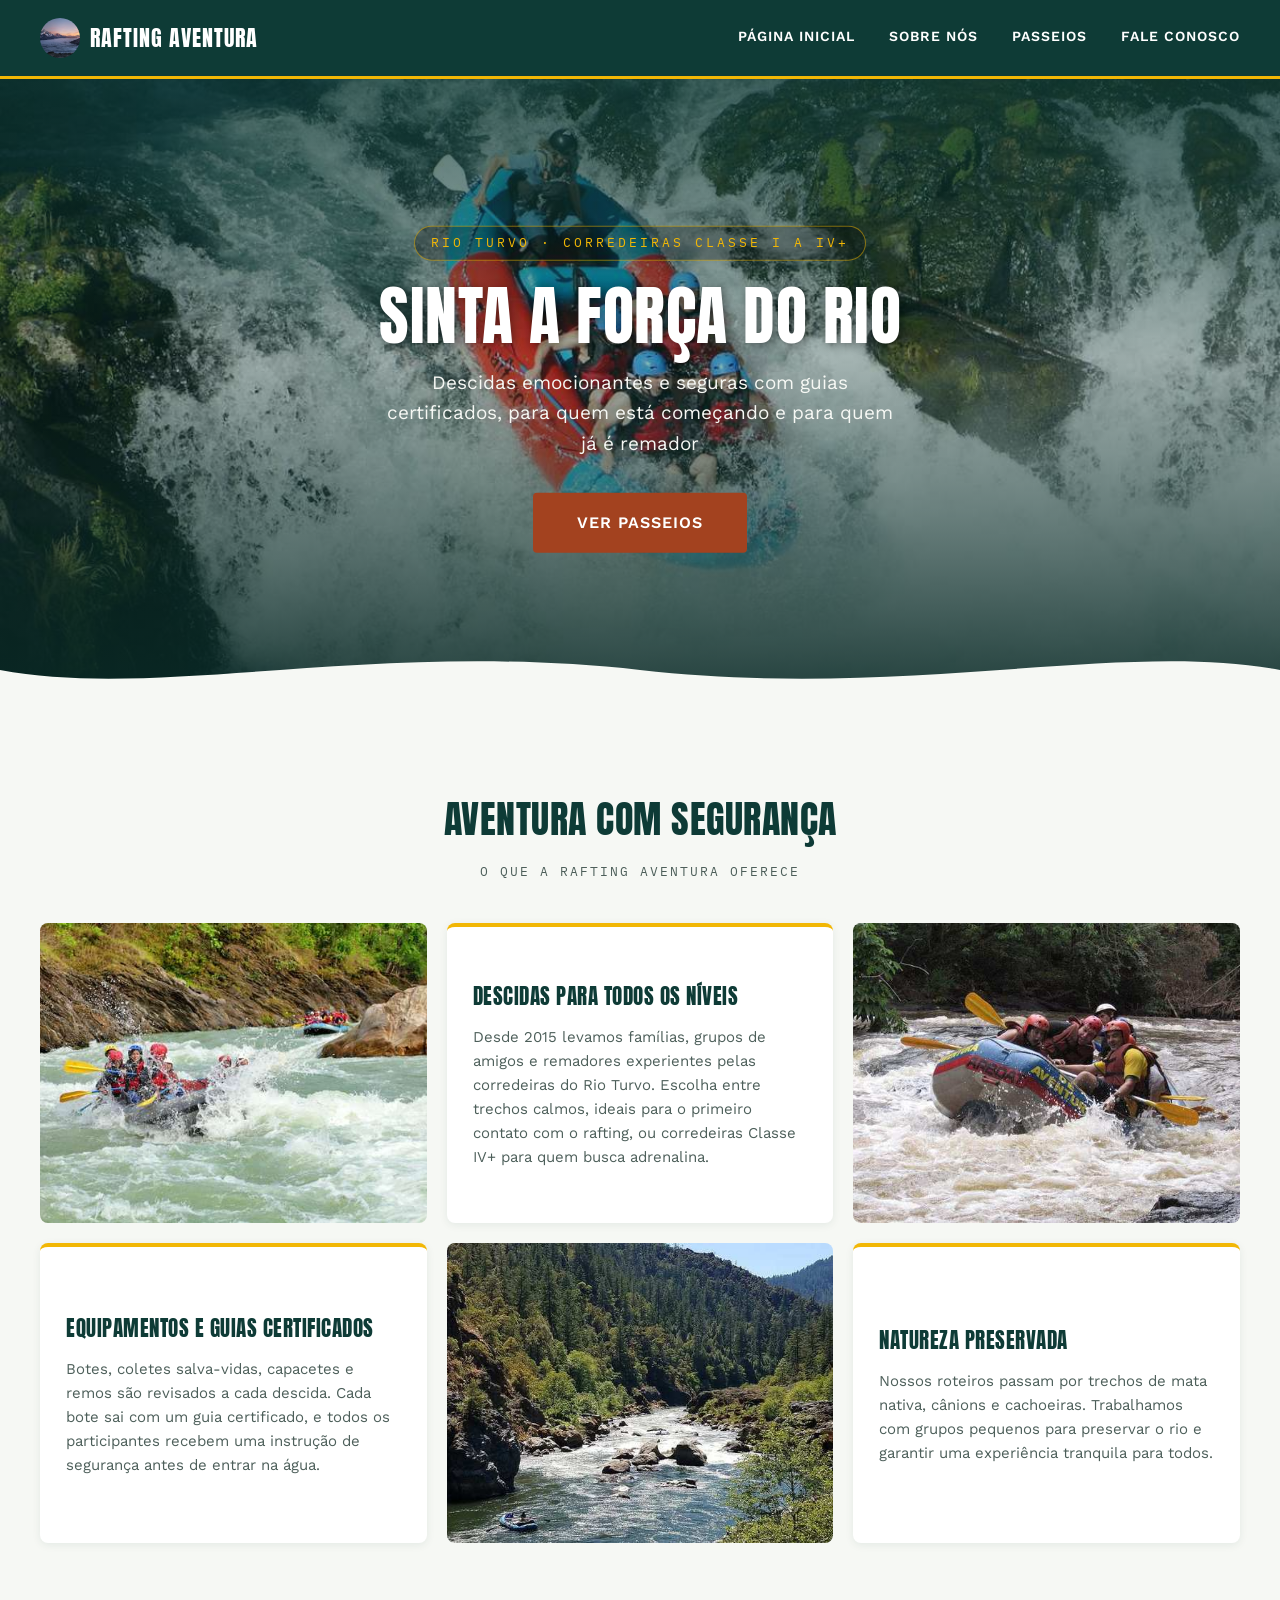
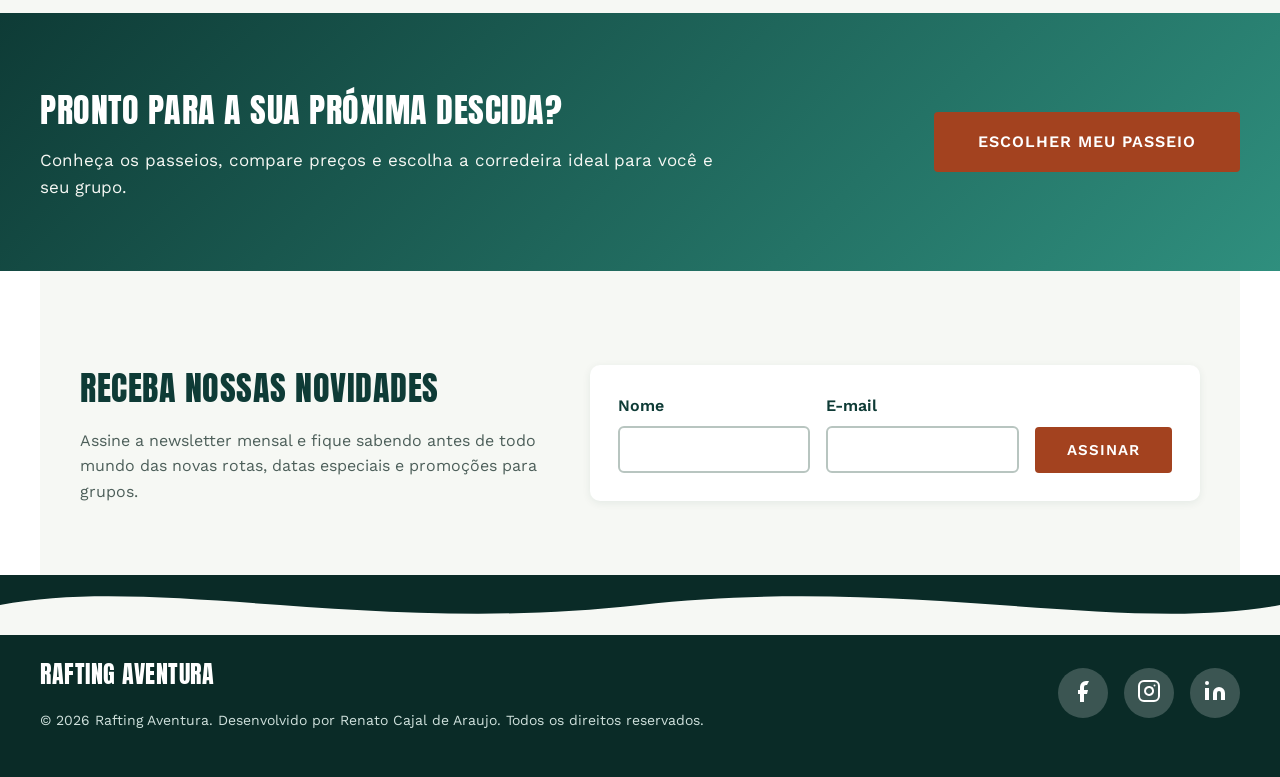
==== wwr/index.html @ 752328ce "Adiciona página Inicial e completa Passeios do projeto de rafting - index.html: hero com título em p" ====
<!DOCTYPE html>
<html lang="pt-BR">
<head>
    <meta charset="UTF-8">
    <meta name="viewport" content="width=device-width, initial-scale=1.0">
    <title>Rafting Aventura | Rafting no Rio Turvo com Guias Certificados</title>
    <meta name="description" content="Rafting Aventura: descidas de rafting no Rio Turvo para iniciantes e experientes, com guias certificados, equipamentos de segurança e passeios para toda a família.">
    <meta name="author" content="Renato Cajal de Araujo">
    <link rel="stylesheet" href="estilos/style.css">
</head>
<body>

    <!-- HEADER -->
    <header>
        <div class="logo">
            <img src="imagens/logo-rafting.jpg" alt="Logo Rafting Aventura">
            <span>RAFTING AVENTURA</span>
        </div>
        <nav>
            <a href="index.html">Página Inicial</a>
            <a href="sobre.html">Sobre Nós</a>
            <a href="passeios.html">Passeios</a>
            <a href="contato.html">Fale Conosco</a>
        </nav>
    </header>

    <!-- CONTEÚDO PRINCIPAL -->
    <main>
    <!-- SEÇÃO HERO -->
    <div class="hero hero-inicio">
        <img src="imagens/hero-rafting.jpg" alt="Bote de rafting descendo uma corredeira">
        <div class="hero-texto">
            <span class="eyebrow">Rio Turvo · Corredeiras Classe I a IV+</span>
            <h1>Sinta a Força do Rio</h1>
            <p>Descidas emocionantes e seguras com guias certificados, para quem está começando e para quem já é remador</p>
            <a class="btn-link btn-cta btn-hero" href="passeios.html">Ver Passeios</a>
        </div>
        <div class="onda">
            <svg viewBox="0 0 1200 60" preserveAspectRatio="none" aria-hidden="true">
                <path d="M0,30 C150,60 350,0 600,30 C850,60 1050,0 1200,30 L1200,60 L0,60 Z" fill="#f6f8f4"></path>
            </svg>
        </div>
    </div>

    <!-- SEÇÃO 1: QUEM SOMOS E O QUE OFERECEMOS (CSS GRID) -->
    <section class="destaques">
        <h2>Aventura com Segurança</h2>
        <p class="subtitulo-secao">O que a Rafting Aventura oferece</p>
        <div class="destaques-grade">
            <img src="imagens/rafting-2.jpg" alt="Bote enfrentando a Corredeira do Rio Turvo" loading="lazy">
            <article class="destaque-texto">
                <h3>Descidas para todos os níveis</h3>
                <p>Desde 2015 levamos famílias, grupos de amigos e remadores experientes pelas corredeiras do Rio Turvo. Escolha entre trechos calmos, ideais para o primeiro contato com o rafting, ou corredeiras Classe IV+ para quem busca adrenalina.</p>
            </article>
            <img src="imagens/rafting-4.jpg" alt="Remadores na Corredeira do Rio Jacaré" loading="lazy">
            <article class="destaque-texto">
                <h3>Equipamentos e guias certificados</h3>
                <p>Botes, coletes salva-vidas, capacetes e remos são revisados a cada descida. Cada bote sai com um guia certificado, e todos os participantes recebem uma instrução de segurança antes de entrar na água.</p>
            </article>
            <img src="imagens/rafting-6.jpg" alt="Trecho de corredeira na Garganta Verde cercado de mata" loading="lazy">
            <article class="destaque-texto">
                <h3>Natureza preservada</h3>
                <p>Nossos roteiros passam por trechos de mata nativa, cânions e cachoeiras. Trabalhamos com grupos pequenos para preservar o rio e garantir uma experiência tranquila para todos.</p>
            </article>
        </div>
    </section>

    <!-- SEÇÃO 2: CHAMADA PARA AÇÃO -->
    <section class="chamada">
        <div class="chamada-conteudo">
            <h2>Pronto para a sua próxima descida?</h2>
            <p>Conheça os passeios, compare preços e escolha a corredeira ideal para você e seu grupo.</p>
        </div>
        <a class="btn-link btn-cta" href="passeios.html">Escolher meu Passeio</a>
    </section>

    <!-- SEÇÃO 3: NEWSLETTER -->
    <section class="newsletter">
        <div class="newsletter-texto">
            <h2>Receba Nossas Novidades</h2>
            <p>Assine a newsletter mensal e fique sabendo antes de todo mundo das novas rotas, datas especiais e promoções para grupos.</p>
        </div>
        <form class="form-newsletter" action="#" method="post">
            <div class="campo">
                <label for="news-nome">Nome</label>
                <input type="text" id="news-nome" name="nome" autocomplete="name" required>
            </div>
            <div class="campo">
                <label for="news-email">E-mail</label>
                <input type="email" id="news-email" name="email" autocomplete="email" required>
            </div>
            <button type="submit">Assinar</button>
        </form>
    </section>
    </main>

    <!-- FOOTER -->
    <footer id="contato">
        <div class="onda">
            <svg viewBox="0 0 1200 60" preserveAspectRatio="none" aria-hidden="true">
                <path d="M0,30 C150,0 350,60 600,30 C850,0 1050,60 1200,30 L1200,0 L0,0 Z" fill="#0a2b27"></path>
            </svg>
        </div>
        <div class="footer-content footer-sobre">
            <div class="footer-texto">
                <h3>Rafting Aventura</h3>
                <p>&copy; 2026 Rafting Aventura. Desenvolvido por Renato Cajal de Araujo. Todos os direitos reservados.</p>
            </div>
            <nav class="redes-sociais" aria-label="Redes sociais">
                <a href="https://facebook.com" target="_blank" rel="noopener" aria-label="Visite nosso Facebook" title="Facebook">
                    <img src="imagens/facebook-icon.svg" alt="Ícone do Facebook">
                </a>
                <a href="https://instagram.com" target="_blank" rel="noopener" aria-label="Visite nosso Instagram" title="Instagram">
                    <img src="imagens/instagram-icon.svg" alt="Ícone do Instagram">
                </a>
                <a href="https://linkedin.com" target="_blank" rel="noopener" aria-label="Visite nosso LinkedIn" title="LinkedIn">
                    <img src="imagens/linkedin-icon.svg" alt="Ícone do LinkedIn">
                </a>
            </nav>
        </div>
    </footer>

</body>
</html>
---- wwr/estilos/style.css ----
/* ============================================
   RAFTING AVENTURA — design system
   Inspirado nas corredeiras: águas profundas,
   espuma branca, barro de canyon e sol.
   ============================================ */

@import url('https://fonts.googleapis.com/css2?family=Anton&family=Work+Sans:wght@400;500;600;700&family=IBM+Plex+Mono:wght@500;600&display=swap');

:root {
    --rio-profundo: #0e3b36;
    --rio-profundo-escuro: #0a2b27;
    --corrente: #2f8f7e;
    --barro: #c1502e;
    --barro-escuro: #a3421f;
    --sol: #f2b705;
    --espuma: #f6f8f4;
    --branco: #ffffff;
    --tinta: #12211d;
    --tinta-suave: #4d5f5a;

    --fonte-display: 'Anton', 'Arial Narrow', sans-serif;
    --fonte-corpo: 'Work Sans', Arial, Helvetica, sans-serif;
    --fonte-mono: 'IBM Plex Mono', 'Courier New', monospace;
}

/* RESET E ESTILOS GLOBAIS */
* {
    margin: 0;
    padding: 0;
    box-sizing: border-box;
}

html {
    scroll-behavior: smooth;
}

body {
    font-family: var(--fonte-corpo);
    color: var(--tinta);
    line-height: 1.6;
    background: var(--branco);
}

h1, h2, h3 {
    font-family: var(--fonte-display);
    font-weight: 400;
    letter-spacing: 0.5px;
    text-transform: uppercase;
}

a {
    color: inherit;
}

button:focus-visible,
a:focus-visible {
    outline: 3px solid var(--sol);
    outline-offset: 3px;
}

/* Divisor em formato de onda, reutilizado no fim do hero e no topo do rodapé */
.onda {
    display: block;
    width: 100%;
    height: 60px;
    line-height: 0;
}

.onda svg {
    width: 100%;
    height: 100%;
    display: block;
}

/* HEADER */
header {
    background-color: var(--rio-profundo);
    color: var(--branco);
    padding: 18px 40px;
    display: grid;
    grid-template-columns: auto 1fr;
    align-items: center;
    gap: 20px;
    position: sticky;
    top: 0;
    z-index: 100;
    border-bottom: 3px solid var(--sol);
}

.logo {
    display: flex;
    align-items: center;
    gap: 10px;
    font-family: var(--fonte-display);
    font-size: 22px;
    letter-spacing: 1px;
}

.logo img {
    width: 40px;
    height: 40px;
    border-radius: 50%;
    object-fit: cover;
}

.logo svg {
    width: 30px;
    height: 30px;
    flex-shrink: 0;
}

nav {
    display: flex;
    gap: 34px;
    justify-content: flex-end;
}

nav a {
    color: var(--branco);
    text-decoration: none;
    font-size: 14px;
    font-weight: 600;
    text-transform: uppercase;
    letter-spacing: 1px;
    position: relative;
    padding-bottom: 4px;
    transition: color 0.3s;
}

nav a::after {
    content: '';
    position: absolute;
    left: 0;
    bottom: 0;
    width: 0;
    height: 2px;
    background: var(--sol);
    transition: width 0.3s;
}

nav a:hover {
    color: var(--sol);
}

nav a:hover::after {
    width: 100%;
}

/* SEÇÃO HERO */
.hero {
    position: relative;
    background-color: var(--rio-profundo);
    height: 620px;
    overflow: hidden;
    display: flex;
    align-items: center;
    justify-content: center;
}

.hero img {
    position: absolute;
    inset: 0;
    width: 100%;
    height: 100%;
    object-fit: cover;
    z-index: 1;
}

.hero::before {
    content: '';
    position: absolute;
    inset: 0;
    background: linear-gradient(180deg, rgba(14, 59, 54, 0.75) 0%, rgba(14, 59, 54, 0.35) 45%, rgba(10, 43, 39, 0.9) 100%);
    z-index: 2;
}

.hero-texto {
    position: relative;
    z-index: 3;
    text-align: center;
    color: var(--branco);
    padding: 0 20px;
}

.eyebrow {
    display: inline-block;
    font-family: var(--fonte-mono);
    font-size: 13px;
    letter-spacing: 3px;
    text-transform: uppercase;
    color: var(--sol);
    background: rgba(0, 0, 0, 0.25);
    border: 1px solid rgba(242, 183, 5, 0.5);
    padding: 6px 16px;
    border-radius: 999px;
    margin-bottom: 22px;
}

.hero-texto h1 {
    font-size: 64px;
    line-height: 1.05;
    margin-bottom: 18px;
    text-shadow: 2px 2px 10px rgba(0, 0, 0, 0.4);
}

.hero-texto p {
    font-size: 19px;
    margin-bottom: 34px;
    color: var(--espuma);
    max-width: 520px;
    margin-left: auto;
    margin-right: auto;
}

.hero .onda {
    position: absolute;
    bottom: -1px;
    left: 0;
    z-index: 3;
}

/* BOTÕES */
button {
    background-color: var(--barro);
    color: var(--branco);
    padding: 14px 32px;
    border: none;
    border-radius: 4px;
    cursor: pointer;
    font-family: var(--fonte-corpo);
    font-size: 15px;
    font-weight: 600;
    text-transform: uppercase;
    letter-spacing: 1px;
    transition: 0.25s;
}

button:hover {
    background-color: var(--barro-escuro);
    transform: translateY(-2px);
}

.btn-link {
    display: block;
    background-color: var(--barro-escuro);
    color: var(--branco);
    padding: 14px 32px;
    border-radius: 4px;
    font-size: 15px;
    font-weight: 600;
    text-align: center;
    text-decoration: none;
    text-transform: uppercase;
    letter-spacing: 1px;
    transition: 0.25s;
}

.btn-link:hover {
    background-color: var(--barro);
    transform: translateY(-2px);
}

.btn-cta {
    padding: 17px 44px;
    font-size: 16px;
}

/* SEÇÃO BENEFÍCIOS */
.beneficios {
    background-color: var(--espuma);
    padding: 90px 40px 70px;
    text-align: center;
}

.beneficios h2 {
    font-size: 38px;
    margin-bottom: 12px;
    color: var(--rio-profundo);
}

.subtitulo-secao {
    font-family: var(--fonte-mono);
    font-size: 13px;
    letter-spacing: 2px;
    text-transform: uppercase;
    color: var(--corrente);
    margin-bottom: 50px;
}

.container-beneficios {
    display: flex;
    gap: 30px;
    max-width: 1200px;
    margin: 0 auto;
    justify-content: center;
}

.card {
    background: var(--branco);
    padding: 40px 26px;
    border-radius: 10px;
    box-shadow: 0 2px 8px rgba(14, 59, 54, 0.08);
    flex: 1;
    min-width: 250px;
    transition: 0.3s;
    text-align: left;
}

.card:hover {
    box-shadow: 0 10px 24px rgba(14, 59, 54, 0.14);
    transform: translateY(-6px);
}

.card .icone-card {
    width: 46px;
    height: 46px;
    border-radius: 50%;
    border: 2px solid var(--corrente);
    display: flex;
    align-items: center;
    justify-content: center;
    margin-bottom: 20px;
}

.card .icone-card svg {
    width: 22px;
    height: 22px;
    stroke: var(--corrente);
}

.card h3 {
    color: var(--rio-profundo);
    margin-bottom: 12px;
    font-size: 18px;
    letter-spacing: 0.3px;
}

.card p {
    color: var(--tinta-suave);
    font-size: 14.5px;
}

/* SEÇÃO PACOTES — apresentados como uma rota de corredeiras */
.pacotes {
    padding: 90px 40px 100px;
    text-align: center;
    background: var(--branco);
}

.pacotes h2 {
    font-size: 38px;
    margin-bottom: 12px;
    color: var(--rio-profundo);
}

.container-pacotes {
    position: relative;
    display: flex;
    gap: 30px;
    max-width: 1200px;
    margin: 40px auto 0;
    justify-content: center;
    flex-wrap: wrap;
}

/* linha do rio conectando os pacotes, como um mapa de rota */
.container-pacotes::before {
    content: '';
    position: absolute;
    top: 14px;
    left: 8%;
    right: 8%;
    height: 0;
    border-top: 3px dashed var(--corrente);
    opacity: 0.35;
    z-index: 0;
}

.pacote {
    position: relative;
    background: var(--branco);
    border: 2px solid #e4e9e6;
    border-radius: 10px;
    padding: 28px 24px 30px;
    flex: 1;
    min-width: 280px;
    text-align: left;
    transition: 0.3s;
    z-index: 1;
}

.pacote:hover {
    box-shadow: 0 10px 26px rgba(14, 59, 54, 0.12);
    transform: translateY(-4px);
}

.grau-corredeira {
    display: inline-block;
    font-family: var(--fonte-mono);
    font-size: 12px;
    font-weight: 600;
    letter-spacing: 1px;
    text-transform: uppercase;
    color: var(--rio-profundo);
    background: var(--espuma);
    border: 1px solid var(--corrente);
    border-radius: 999px;
    padding: 5px 14px;
    margin-bottom: 18px;
}

.pacote img {
    width: 100%;
    height: 190px;
    object-fit: cover;
    border-radius: 6px;
    margin-bottom: 18px;
}

.pacote h3 {
    font-size: 21px;
    color: var(--rio-profundo);
    margin-bottom: 10px;
    letter-spacing: 0.3px;
}

.pacote.destaque {
    border-color: var(--sol);
    border-width: 3px;
    transform: scale(1.05);
    box-shadow: 0 10px 30px rgba(242, 183, 5, 0.18);
}

.pacote.destaque:hover {
    transform: scale(1.05) translateY(-4px);
}

.selo-destaque {
    position: absolute;
    top: -14px;
    right: 20px;
    background: var(--sol);
    color: var(--tinta);
    font-family: var(--fonte-mono);
    font-size: 11px;
    font-weight: 600;
    letter-spacing: 1px;
    text-transform: uppercase;
    padding: 6px 12px;
    border-radius: 999px;
}

.preco {
    font-family: var(--fonte-mono);
    font-size: 30px;
    color: var(--barro);
    font-weight: 600;
    margin-bottom: 22px;
}

.pacote ul {
    list-style: none;
    margin-bottom: 24px;
}

.pacote ul li {
    padding: 9px 0;
    border-bottom: 1px solid #eef1ef;
    color: var(--tinta-suave);
    font-size: 14.5px;
    padding-left: 20px;
    position: relative;
}

.pacote ul li::before {
    content: '';
    position: absolute;
    left: 0;
    top: 16px;
    width: 8px;
    height: 8px;
    border-radius: 50%;
    background: var(--corrente);
}

.pacote ul li:last-child {
    border-bottom: none;
}

.pacote button {
    width: 100%;
}

/* SEÇÃO GALERIA */
.galeria {
    background-color: var(--rio-profundo);
    padding: 90px 40px;
    text-align: center;
}

.galeria h2 {
    font-size: 38px;
    margin-bottom: 12px;
    color: var(--branco);
}

.galeria .subtitulo-secao {
    color: var(--sol);
}

.container-galeria {
    display: grid;
    grid-template-columns: repeat(3, 1fr);
    gap: 20px;
    max-width: 1200px;
    margin: 40px auto 0;
}

.galeria-item {
    position: relative;
    border-radius: 8px;
    overflow: hidden;
    height: 280px;
}

.galeria-item img {
    width: 100%;
    height: 100%;
    object-fit: cover;
    display: block;
    transition: transform 0.4s ease;
}

.galeria-item p {
    position: absolute;
    left: 0;
    right: 0;
    bottom: 0;
    margin: 0;
    padding: 20px 16px 16px;
    background: linear-gradient(0deg, rgba(10, 43, 39, 0.92) 0%, rgba(10, 43, 39, 0) 100%);
    color: var(--branco);
    font-size: 14px;
    text-align: left;
    transform: translateY(8px);
    opacity: 0.9;
    transition: 0.3s;
}

.galeria-item:hover img {
    transform: scale(1.08);
}

.galeria-item:hover p {
    transform: translateY(0);
    opacity: 1;
}

/* SEÇÃO REDES SOCIAIS */
.redes-sociais {
    background-color: var(--espuma);
    padding: 60px 40px;
    text-align: center;
}

.redes-sociais h2 {
    margin-bottom: 30px;
    font-size: 26px;
    color: var(--rio-profundo);
}

.container-redes {
    display: flex;
    gap: 20px;
    justify-content: center;
}

.icone {
    display: inline-flex;
    align-items: center;
    justify-content: center;
    width: 50px;
    height: 50px;
    background-color: var(--branco);
    color: var(--rio-profundo);
    border: 2px solid var(--corrente);
    border-radius: 50%;
    text-decoration: none;
    transition: 0.25s;
}

.icone svg {
    width: 20px;
    height: 20px;
    fill: currentColor;
}

.icone:hover {
    background-color: var(--sol);
    border-color: var(--sol);
    color: var(--tinta);
    transform: scale(1.1);
}

/* FOOTER */
footer {
    background-color: var(--rio-profundo-escuro);
    color: var(--branco);
    text-align: center;
}

footer .onda {
    background: var(--espuma);
}

.footer-content {
    padding: 20px 40px 46px;
}

.footer-content h3 {
    margin-bottom: 16px;
    font-size: 24px;
}

.footer-content p {
    display: flex;
    align-items: center;
    justify-content: center;
    gap: 8px;
    margin-bottom: 10px;
    font-size: 14px;
    color: #cfe0dc;
}

.footer-content p svg {
    width: 14px;
    height: 14px;
    fill: var(--sol);
    flex-shrink: 0;
}

.footer-content .copyright {
    margin-top: 20px;
    color: #7fa39b;
    font-size: 12.5px;
}

/* Social Media Icons in Footer */
.footer-content .redes-sociais a {
    display: inline-flex !important;
    align-items: center;
    justify-content: center;
    width: 50px;
    height: 50px;
    background: rgba(255, 255, 255, 0.2) !important;
    border-radius: 50%;
    transition: all 0.3s ease;
    margin: 0 8px;
}

.footer-content .redes-sociais a:hover {
    background: var(--sol) !important;
    transform: scale(1.1);
}

.footer-content .redes-sociais img {
    display: block;
    width: 24px;
    height: 24px;
    filter: brightness(1.2);
}

/* SEÇÃO HISTÓRIA — texto | imagem | texto */
.historia {
    background-color: var(--espuma);
    padding: 90px 40px 70px;
    text-align: center;
}

.historia h2 {
    font-size: 38px;
    margin-bottom: 12px;
    color: var(--rio-profundo);
}

.historia .subtitulo-secao {
    margin-bottom: 0;
}

.historia-grade {
    display: grid;
    grid-template-columns: 1fr 1fr 1fr;
    align-items: center;
    gap: 30px;
    max-width: 1200px;
    margin: 40px auto 0;
}

.historia-grade p {
    font-size: 16px;
    line-height: 1.8;
    color: var(--tinta-suave);
    text-align: left;
}

.historia-grade img {
    width: 100%;
    height: 260px;
    object-fit: cover;
    border-radius: 8px;
}

/* SEÇÃO A AVENTURA ESTÁ TE ESPERANDO — 5 figuras na horizontal */
.aventura {
    background: linear-gradient(135deg, var(--rio-profundo) 0%, var(--corrente) 100%);
    padding: 90px 40px;
    text-align: center;
    color: var(--branco);
}

.aventura h2 {
    font-size: 38px;
    margin-bottom: 12px;
}

.aventura .subtitulo-secao {
    color: var(--sol);
    margin-bottom: 0;
}

.aventura-figuras {
    display: flex;
    gap: 20px;
    max-width: 1200px;
    margin: 40px auto 0;
}

.aventura-figuras figure {
    flex: 1;
    min-width: 0;
}

.aventura-figuras img {
    display: block;
    width: 100%;
    aspect-ratio: 1 / 1;
    object-fit: cover;
    border-radius: 8px;
    border: 3px solid var(--branco);
}

.aventura-figuras figcaption {
    margin-top: 10px;
    font-size: 14px;
    font-weight: 600;
    color: var(--espuma);
}

/* RODAPÉ da página Sobre — texto à esquerda, 3 imagens à direita */
.footer-content.footer-sobre {
    display: flex;
    align-items: center;
    justify-content: space-between;
    gap: 20px;
    text-align: left;
}

.footer-sobre .redes-sociais {
    display: flex;
    gap: 16px;
    justify-content: flex-end;
    background: none;
    padding: 0;
}

.footer-sobre .redes-sociais a {
    margin: 0;
}

.footer-sobre .footer-texto p {
    display: block;
    margin: 0;
}

/* PÁGINA FALE CONOSCO */
.hero.hero-contato {
    height: 380px;
}

.info-contato,
.equipe,
.formulario {
    padding: 90px 40px 70px;
    text-align: center;
}

.info-contato,
.formulario {
    background-color: var(--espuma);
}

.equipe {
    background-color: var(--rio-profundo);
    background: linear-gradient(135deg, var(--rio-profundo) 0%, var(--corrente) 100%);
    color: var(--branco);
}

.info-contato h2,
.equipe h2,
.formulario h2 {
    font-size: 38px;
    margin-bottom: 12px;
    color: var(--rio-profundo);
}

.equipe h2 {
    color: var(--branco);
}

.info-contato .subtitulo-secao,
.equipe .subtitulo-secao,
.formulario .subtitulo-secao {
    margin-bottom: 0;
}

.info-contato .subtitulo-secao,
.formulario .subtitulo-secao {
    color: var(--tinta-suave);
}

.equipe .subtitulo-secao {
    color: var(--sol);
}

.info-grade {
    display: grid;
    grid-template-columns: 1fr 1.4fr;
    gap: 30px;
    max-width: 1200px;
    margin: 40px auto 0;
    align-items: stretch;
}

.dados-contato {
    background: var(--branco);
    border-radius: 10px;
    box-shadow: 0 2px 8px rgba(14, 59, 54, 0.08);
    padding: 34px 30px;
    text-align: left;
    font-style: normal;
}

.dados-contato .dados-nome {
    color: var(--rio-profundo);
    font-size: 22px;
    margin-bottom: 18px;
}

.dados-contato p {
    color: var(--tinta-suave);
    margin-bottom: 16px;
}

.dados-contato strong {
    color: var(--tinta);
}

.dados-contato a {
    color: var(--barro-escuro);
    font-weight: 600;
}

.mapa {
    width: 100%;
    height: 100%;
    min-height: 320px;
    border: 0;
    border-radius: 10px;
}

.equipe-figuras {
    display: flex;
    gap: 30px;
    justify-content: center;
    max-width: 900px;
    margin: 40px auto 0;
}

.equipe-figuras figure {
    flex: 1;
    min-width: 0;
}

.equipe-figuras img {
    display: block;
    width: 180px;
    height: 180px;
    margin: 0 auto;
    object-fit: cover;
    border-radius: 50%;
    border: 4px solid var(--sol);
}

.equipe-figuras figcaption {
    margin-top: 14px;
    font-size: 15px;
    color: var(--espuma);
}

.form-contato {
    display: flex;
    flex-direction: column;
    gap: 22px;
    max-width: 640px;
    margin: 40px auto 0;
    text-align: left;
}

.form-contato label,
.form-contato legend {
    font-weight: 600;
    color: var(--rio-profundo);
}

.campo {
    display: flex;
    flex-direction: column;
    gap: 8px;
    border: 0;
}

.form-contato input[type="text"],
.form-contato input[type="email"],
.form-contato textarea {
    font-family: var(--fonte-corpo);
    font-size: 16px;
    color: var(--tinta);
    padding: 12px 14px;
    border: 2px solid #b8c5c0;
    border-radius: 6px;
    background: var(--branco);
}

.form-contato input:focus-visible,
.form-contato textarea:focus-visible {
    outline: 3px solid var(--sol);
    outline-offset: 2px;
    border-color: var(--corrente);
}

.form-contato .opcao {
    display: flex;
    align-items: center;
    gap: 10px;
    font-weight: 400;
    color: var(--tinta);
}

.form-contato .opcao input {
    width: 18px;
    height: 18px;
    accent-color: var(--rio-profundo);
}

.form-contato .btn-cta {
    align-self: flex-start;
}

/* RESPONSIVIDADE MOBILE */
@media (max-width: 900px) {
    .container-galeria {
        grid-template-columns: repeat(2, 1fr);
    }

    .aventura-figuras {
        flex-wrap: wrap;
        justify-content: center;
    }

    .aventura-figuras figure {
        flex: 0 0 calc(33.333% - 14px);
    }
}

@media (max-width: 768px) {
    header {
        grid-template-columns: 1fr;
        justify-items: center;
        gap: 16px;
        padding: 18px 24px;
    }

    nav {
        gap: 15px;
        flex-wrap: wrap;
        justify-content: center;
    }

    .hero {
        height: 560px;
    }

    .hero-texto h1 {
        font-size: 38px;
    }

    .hero-texto p {
        font-size: 16px;
    }

    .beneficios,
    .pacotes,
    .galeria,
    .historia,
    .aventura,
    .redes-sociais {
        padding: 60px 20px;
    }

    .historia-grade,
    .info-grade {
        grid-template-columns: 1fr;
    }

    .info-contato,
    .equipe,
    .formulario {
        padding: 60px 20px;
    }

    .equipe-figuras {
        flex-direction: column;
        gap: 24px;
    }

    .hero.hero-contato {
        height: 340px;
    }

    .aventura-figuras figure {
        flex: 0 0 calc(50% - 10px);
    }

    .footer-content.footer-sobre {
        flex-direction: column;
        text-align: center;
    }

    .footer-sobre .redes-sociais {
        justify-content: center;
    }

    .beneficios h2,
    .pacotes h2,
    .galeria h2 {
        font-size: 28px;
    }

    .container-beneficios,
    .container-pacotes {
        flex-direction: column;
    }

    .container-pacotes::before {
        display: none;
    }

    .container-galeria {
        grid-template-columns: 1fr;
    }

    .pacote.destaque {
        transform: scale(1);
    }

    .card,
    .pacote {
        min-width: 100%;
    }
}

@media (max-width: 480px) {
    .hero-texto h1 {
        font-size: 30px;
    }

    .hero-texto p {
        font-size: 14px;
    }

    .eyebrow {
        font-size: 11px;
        padding: 5px 12px;
    }

    nav {
        flex-direction: column;
        gap: 10px;
        align-items: center;
    }

    nav a {
        font-size: 13px;
    }
}

/* ============================================
   PÁGINA INICIAL
   ============================================ */

/* Título do hero posicionado sobre a imagem com position: absolute */
.hero.hero-inicio .hero-texto {
    position: absolute;
    top: 50%;
    left: 50%;
    transform: translate(-50%, -50%);
    width: min(90%, 760px);
}

.btn-link.btn-hero {
    display: inline-block;
}

/* SEÇÃO DESTAQUES — grade 3 x 2 alternando imagem e texto */
.destaques {
    background-color: var(--espuma);
    padding: 90px 40px 70px;
    text-align: center;
}

.destaques h2 {
    font-size: 38px;
    margin-bottom: 12px;
    color: var(--rio-profundo);
}

.destaques .subtitulo-secao {
    color: var(--tinta-suave);
    margin-bottom: 0;
}

.destaques-grade {
    display: grid;
    grid-template-columns: repeat(3, 1fr);
    grid-auto-rows: 300px;
    gap: 20px;
    max-width: 1200px;
    margin: 40px auto 0;
}

.destaques-grade img {
    width: 100%;
    height: 100%;
    object-fit: cover;
    border-radius: 8px;
}

.destaque-texto {
    background: var(--branco);
    border-radius: 8px;
    box-shadow: 0 2px 8px rgba(14, 59, 54, 0.08);
    border-top: 4px solid var(--sol);
    padding: 30px 26px;
    text-align: left;
    display: flex;
    flex-direction: column;
    justify-content: center;
}

.destaque-texto h3 {
    color: var(--rio-profundo);
    font-size: 21px;
    margin-bottom: 12px;
}

.destaque-texto p {
    color: var(--tinta-suave);
    font-size: 15px;
}

/* CHAMADA PARA AÇÃO — faixa com texto à esquerda e botão à direita */
.chamada {
    background: linear-gradient(135deg, var(--rio-profundo) 0%, var(--corrente) 100%);
    color: var(--branco);
    padding: 70px 40px;
    display: grid;
    grid-template-columns: 1fr auto;
    align-items: center;
    gap: 30px;
}

.chamada-conteudo {
    max-width: 700px;
}

.chamada h2 {
    font-size: 34px;
    margin-bottom: 10px;
}

.chamada p {
    color: var(--espuma);
    font-size: 17px;
}

.chamada.chamada-clara {
    background: var(--espuma);
    color: var(--tinta);
}

.chamada.chamada-clara h2 {
    color: var(--rio-profundo);
}

.chamada.chamada-clara p {
    color: var(--tinta-suave);
}

/* NEWSLETTER — texto e formulário lado a lado */
.newsletter {
    background-color: var(--espuma);
    padding: 90px 40px 70px;
    display: grid;
    grid-template-columns: 1fr 1.3fr;
    gap: 40px;
    align-items: center;
    max-width: 1200px;
    margin: 0 auto;
}

.newsletter h2 {
    font-size: 34px;
    color: var(--rio-profundo);
    margin-bottom: 12px;
}

.newsletter-texto p {
    color: var(--tinta-suave);
}

.form-newsletter {
    display: grid;
    grid-template-columns: 1fr 1fr auto;
    gap: 16px;
    align-items: end;
    background: var(--branco);
    border-radius: 10px;
    box-shadow: 0 2px 8px rgba(14, 59, 54, 0.08);
    padding: 28px;
}

.form-newsletter label {
    font-weight: 600;
    color: var(--rio-profundo);
}

.form-newsletter input {
    font-family: var(--fonte-corpo);
    font-size: 16px;
    color: var(--tinta);
    padding: 12px 14px;
    border: 2px solid #b8c5c0;
    border-radius: 6px;
    background: var(--branco);
    width: 100%;
}

.form-newsletter input:focus-visible {
    outline: 3px solid var(--sol);
    outline-offset: 2px;
    border-color: var(--corrente);
}

.form-newsletter button {
    background-color: var(--barro-escuro);
}

/* ============================================
   PÁGINA PASSEIOS
   ============================================ */

/* DETALHES — imagem e texto alternando de lado */
.detalhes {
    background-color: var(--espuma);
    padding: 90px 40px 70px;
    text-align: center;
}

.detalhes h2 {
    font-size: 38px;
    margin-bottom: 12px;
    color: var(--rio-profundo);
}

.detalhes .subtitulo-secao {
    color: var(--tinta-suave);
    margin-bottom: 0;
}

.detalhe {
    display: grid;
    grid-template-columns: 1fr 1.2fr;
    gap: 40px;
    align-items: center;
    max-width: 1100px;
    margin: 50px auto 0;
    text-align: left;
}

.detalhe img {
    width: 100%;
    height: 340px;
    object-fit: cover;
    border-radius: 10px;
    box-shadow: 0 10px 24px rgba(14, 59, 54, 0.14);
}

.detalhe-invertido img {
    order: 2;
}

.detalhe-texto h3 {
    font-size: 28px;
    color: var(--rio-profundo);
    margin-bottom: 12px;
}

.detalhe-texto p {
    color: var(--tinta-suave);
    margin-bottom: 14px;
}

.detalhe-texto .detalhe-equipamentos {
    background: var(--branco);
    border-left: 4px solid var(--sol);
    border-radius: 4px;
    padding: 12px 16px;
    margin-bottom: 0;
}

.detalhe-equipamentos strong {
    color: var(--tinta);
}

/* TABELA DE PASSEIOS */
.tabela-passeios {
    background: var(--branco);
    padding: 90px 40px;
    text-align: center;
}

.tabela-passeios h2 {
    font-size: 38px;
    margin-bottom: 12px;
    color: var(--rio-profundo);
}

.tabela-passeios .subtitulo-secao {
    color: var(--tinta-suave);
    margin-bottom: 0;
}

.tabela-container {
    max-width: 1100px;
    margin: 40px auto 0;
    overflow-x: auto;
}

.tabela-passeios table {
    width: 100%;
    border-collapse: collapse;
    text-align: left;
    font-size: 15px;
}

.tabela-passeios caption {
    caption-side: bottom;
    padding-top: 12px;
    font-size: 13px;
    color: var(--tinta-suave);
}

.tabela-passeios th,
.tabela-passeios td {
    padding: 14px 16px;
    border-bottom: 1px solid #e4e9e6;
}

.tabela-passeios thead th {
    background: var(--rio-profundo);
    color: var(--branco);
    font-family: var(--fonte-mono);
    font-size: 12px;
    font-weight: 600;
    letter-spacing: 1px;
    text-transform: uppercase;
}

.tabela-passeios tbody th {
    color: var(--rio-profundo);
    font-weight: 700;
}

.tabela-passeios tbody tr:nth-child(even) {
    background: var(--espuma);
}

.tabela-passeios td:last-child {
    font-family: var(--fonte-mono);
    font-weight: 600;
    color: var(--barro-escuro);
    white-space: nowrap;
}

/* RESPONSIVIDADE — páginas Inicial e Passeios */
@media (max-width: 900px) {
    .destaques-grade {
        grid-template-columns: repeat(2, 1fr);
    }

    .newsletter {
        grid-template-columns: 1fr;
    }
}

@media (max-width: 768px) {
    .destaques,
    .detalhes,
    .tabela-passeios,
    .newsletter,
    .chamada {
        padding: 60px 20px;
    }

    .destaques-grade {
        grid-template-columns: 1fr;
        grid-auto-rows: auto;
    }

    .destaques-grade img {
        height: 240px;
    }

    .chamada {
        grid-template-columns: 1fr;
        text-align: center;
    }

    .chamada-conteudo {
        margin: 0 auto;
    }

    .form-newsletter {
        grid-template-columns: 1fr;
    }

    .detalhe {
        grid-template-columns: 1fr;
        gap: 24px;
    }

    .detalhe img {
        height: 240px;
    }

    .detalhe-invertido img {
        order: 0;
    }

    .destaques h2,
    .detalhes h2,
    .tabela-passeios h2,
    .newsletter h2,
    .chamada h2 {
        font-size: 28px;
    }
}
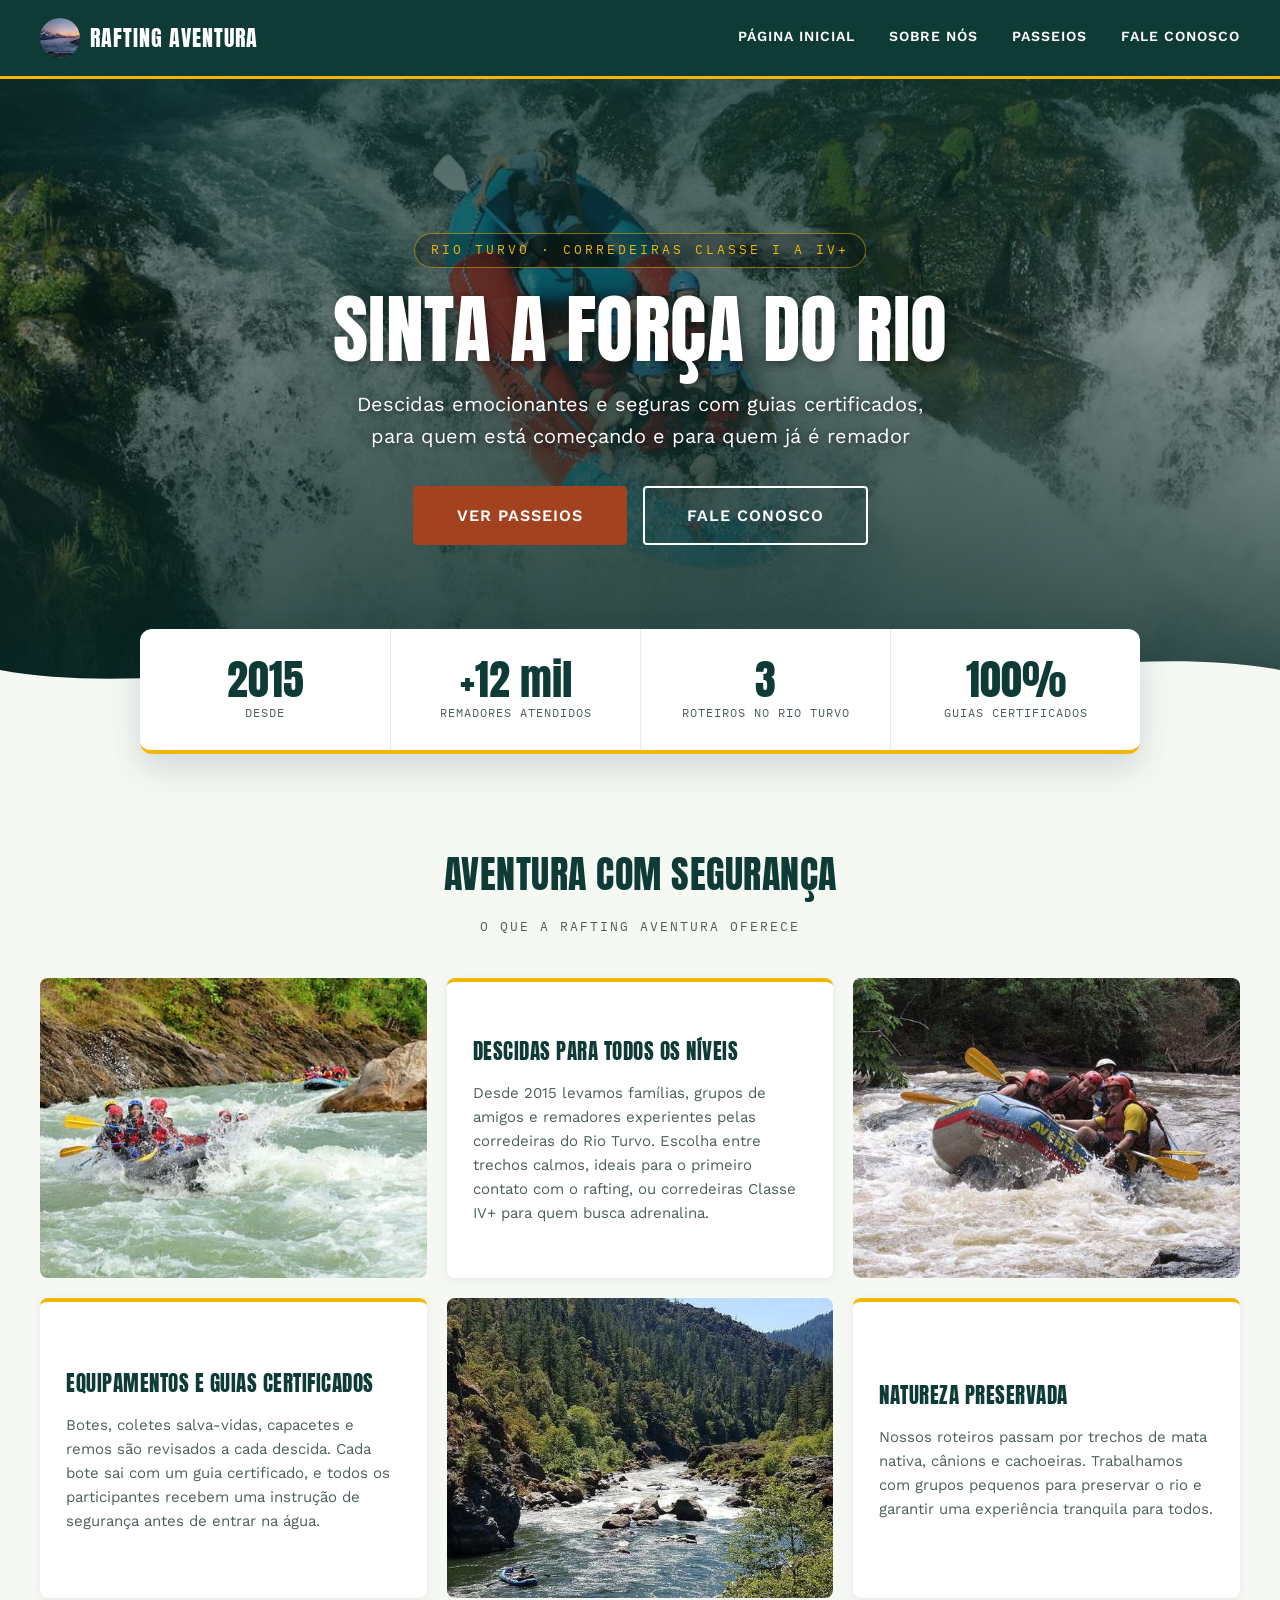
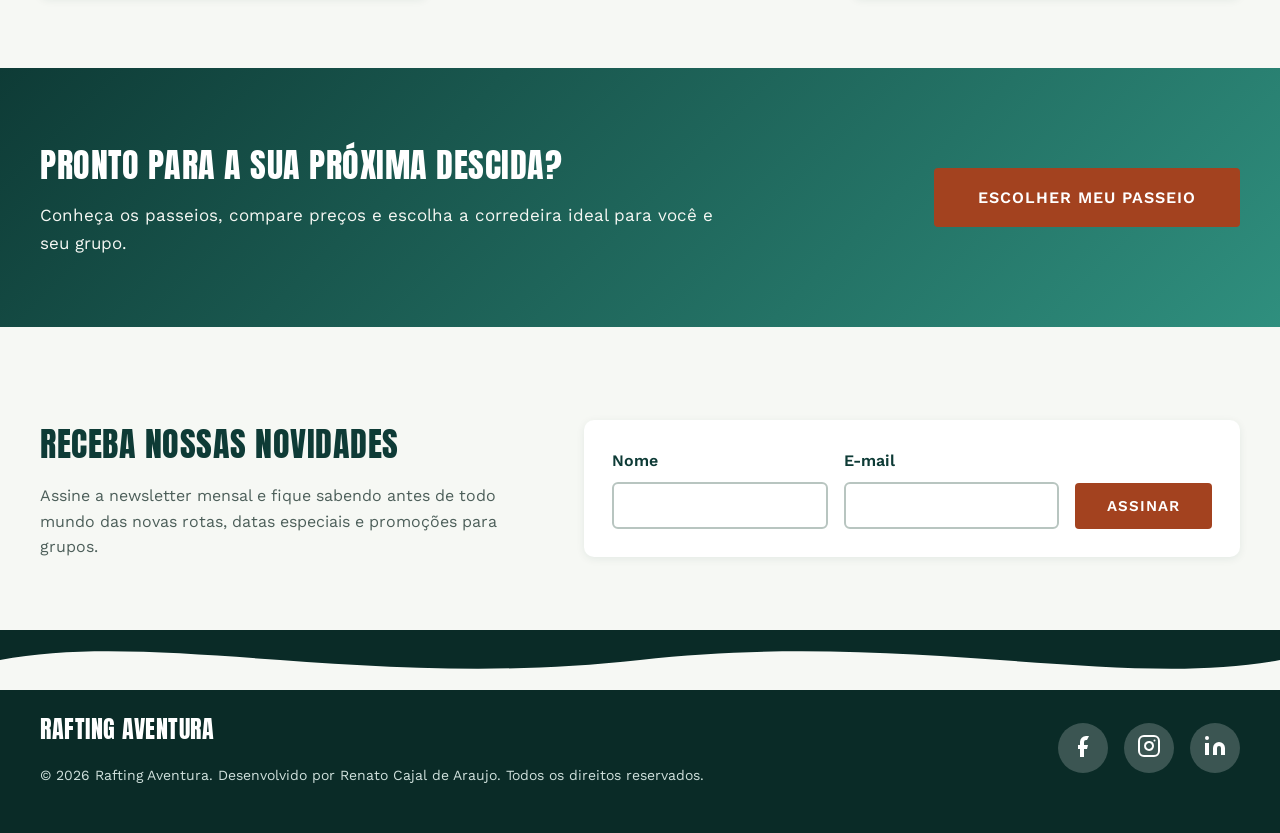
==== commit 538c34dc: "Melhora a página inicial do projeto de rafting - Hero com película mais escura no centro para legibi" ====
--- a/wwr/index.html
+++ b/wwr/index.html
@@ -33,7 +33,10 @@
             <span class="eyebrow">Rio Turvo · Corredeiras Classe I a IV+</span>
             <h1>Sinta a Força do Rio</h1>
             <p>Descidas emocionantes e seguras com guias certificados, para quem está começando e para quem já é remador</p>
-            <a class="btn-link btn-cta btn-hero" href="passeios.html">Ver Passeios</a>
+            <div class="hero-botoes">
+                <a class="btn-link btn-cta btn-hero" href="passeios.html">Ver Passeios</a>
+                <a class="btn-link btn-cta btn-hero btn-contorno" href="contato.html">Fale Conosco</a>
+            </div>
         </div>
         <div class="onda">
             <svg viewBox="0 0 1200 60" preserveAspectRatio="none" aria-hidden="true">
@@ -41,6 +44,28 @@
             </svg>
         </div>
     </div>
+
+    <!-- NÚMEROS DA EMPRESA -->
+    <section class="numeros" aria-label="Rafting Aventura em números">
+        <dl class="numeros-grade">
+            <div class="numero">
+                <dt>Desde</dt>
+                <dd>2015</dd>
+            </div>
+            <div class="numero">
+                <dt>Remadores atendidos</dt>
+                <dd>+12 mil</dd>
+            </div>
+            <div class="numero">
+                <dt>Roteiros no Rio Turvo</dt>
+                <dd>3</dd>
+            </div>
+            <div class="numero">
+                <dt>Guias certificados</dt>
+                <dd>100%</dd>
+            </div>
+        </dl>
+    </section>
 
     <!-- SEÇÃO 1: QUEM SOMOS E O QUE OFERECEMOS (CSS GRID) -->
     <section class="destaques">
--- a/wwr/estilos/style.css
+++ b/wwr/estilos/style.css
@@ -1117,8 +1117,90 @@
     width: min(90%, 760px);
 }
 
+/* Película mais escura no centro para o texto ficar legível sobre a espuma */
+.hero.hero-inicio::before {
+    background:
+        radial-gradient(ellipse at center, rgba(10, 43, 39, 0.72) 0%, rgba(10, 43, 39, 0.5) 55%, rgba(10, 43, 39, 0.2) 100%),
+        linear-gradient(180deg, rgba(14, 59, 54, 0.6) 0%, rgba(14, 59, 54, 0) 40%, rgba(10, 43, 39, 0.85) 100%);
+}
+
+.hero.hero-inicio .hero-texto h1 {
+    font-size: 76px;
+}
+
+.hero.hero-inicio .hero-texto p {
+    max-width: 600px;
+    font-size: 20px;
+    color: var(--branco);
+    text-shadow: 0 1px 6px rgba(0, 0, 0, 0.5);
+}
+
+.hero-botoes {
+    display: flex;
+    gap: 16px;
+    justify-content: center;
+    flex-wrap: wrap;
+}
+
 .btn-link.btn-hero {
     display: inline-block;
+}
+
+.btn-link.btn-contorno {
+    background-color: transparent;
+    border: 2px solid var(--branco);
+    padding: 15px 42px;
+}
+
+.btn-link.btn-contorno:hover {
+    background-color: var(--branco);
+    color: var(--rio-profundo);
+}
+
+/* NÚMEROS — cartão sobreposto à onda do hero */
+.numeros {
+    background-color: var(--espuma);
+    padding: 0 40px;
+}
+
+.numeros-grade {
+    position: relative;
+    z-index: 4;
+    display: grid;
+    grid-template-columns: repeat(4, 1fr);
+    max-width: 1000px;
+    margin: -70px auto 0;
+    background: var(--branco);
+    border-radius: 12px;
+    box-shadow: 0 14px 34px rgba(14, 59, 54, 0.16);
+    border-bottom: 4px solid var(--sol);
+}
+
+.numero {
+    display: flex;
+    flex-direction: column-reverse;
+    align-items: center;
+    padding: 28px 16px;
+    text-align: center;
+}
+
+.numero + .numero {
+    border-left: 1px solid #e4e9e6;
+}
+
+.numero dd {
+    font-family: var(--fonte-display);
+    font-size: 42px;
+    line-height: 1.1;
+    color: var(--rio-profundo);
+}
+
+.numero dt {
+    font-family: var(--fonte-mono);
+    font-size: 12px;
+    letter-spacing: 1px;
+    text-transform: uppercase;
+    color: var(--tinta-suave);
 }
 
 /* SEÇÃO DESTAQUES — grade 3 x 2 alternando imagem e texto */
@@ -1142,7 +1224,7 @@
 .destaques-grade {
     display: grid;
     grid-template-columns: repeat(3, 1fr);
-    grid-auto-rows: 300px;
+    grid-auto-rows: minmax(300px, auto);
     gap: 20px;
     max-width: 1200px;
     margin: 40px auto 0;
@@ -1153,6 +1235,12 @@
     height: 100%;
     object-fit: cover;
     border-radius: 8px;
+    transition: transform 0.4s ease, box-shadow 0.4s ease;
+}
+
+.destaques-grade img:hover {
+    transform: scale(1.03);
+    box-shadow: 0 12px 28px rgba(14, 59, 54, 0.2);
 }
 
 .destaque-texto {
@@ -1182,7 +1270,7 @@
 .chamada {
     background: linear-gradient(135deg, var(--rio-profundo) 0%, var(--corrente) 100%);
     color: var(--branco);
-    padding: 70px 40px;
+    padding: 70px max(40px, calc((100% - 1200px) / 2));
     display: grid;
     grid-template-columns: 1fr auto;
     align-items: center;
@@ -1219,13 +1307,11 @@
 /* NEWSLETTER — texto e formulário lado a lado */
 .newsletter {
     background-color: var(--espuma);
-    padding: 90px 40px 70px;
+    padding: 90px max(40px, calc((100% - 1200px) / 2)) 70px;
     display: grid;
     grid-template-columns: 1fr 1.3fr;
     gap: 40px;
     align-items: center;
-    max-width: 1200px;
-    margin: 0 auto;
 }
 
 .newsletter h2 {
@@ -1437,6 +1523,43 @@
         grid-auto-rows: auto;
     }
 
+    .hero.hero-inicio .hero-texto h1 {
+        font-size: 44px;
+    }
+
+    .hero.hero-inicio .hero-texto p {
+        font-size: 16px;
+    }
+
+    .numeros {
+        padding: 0 20px;
+    }
+
+    .numeros-grade {
+        grid-template-columns: repeat(2, 1fr);
+        margin-top: -50px;
+    }
+
+    .numero {
+        padding: 20px 12px;
+    }
+
+    .numero + .numero {
+        border-left: 0;
+    }
+
+    .numero:nth-child(even) {
+        border-left: 1px solid #e4e9e6;
+    }
+
+    .numero:nth-child(n+3) {
+        border-top: 1px solid #e4e9e6;
+    }
+
+    .numero dd {
+        font-size: 32px;
+    }
+
     .destaques-grade img {
         height: 240px;
     }
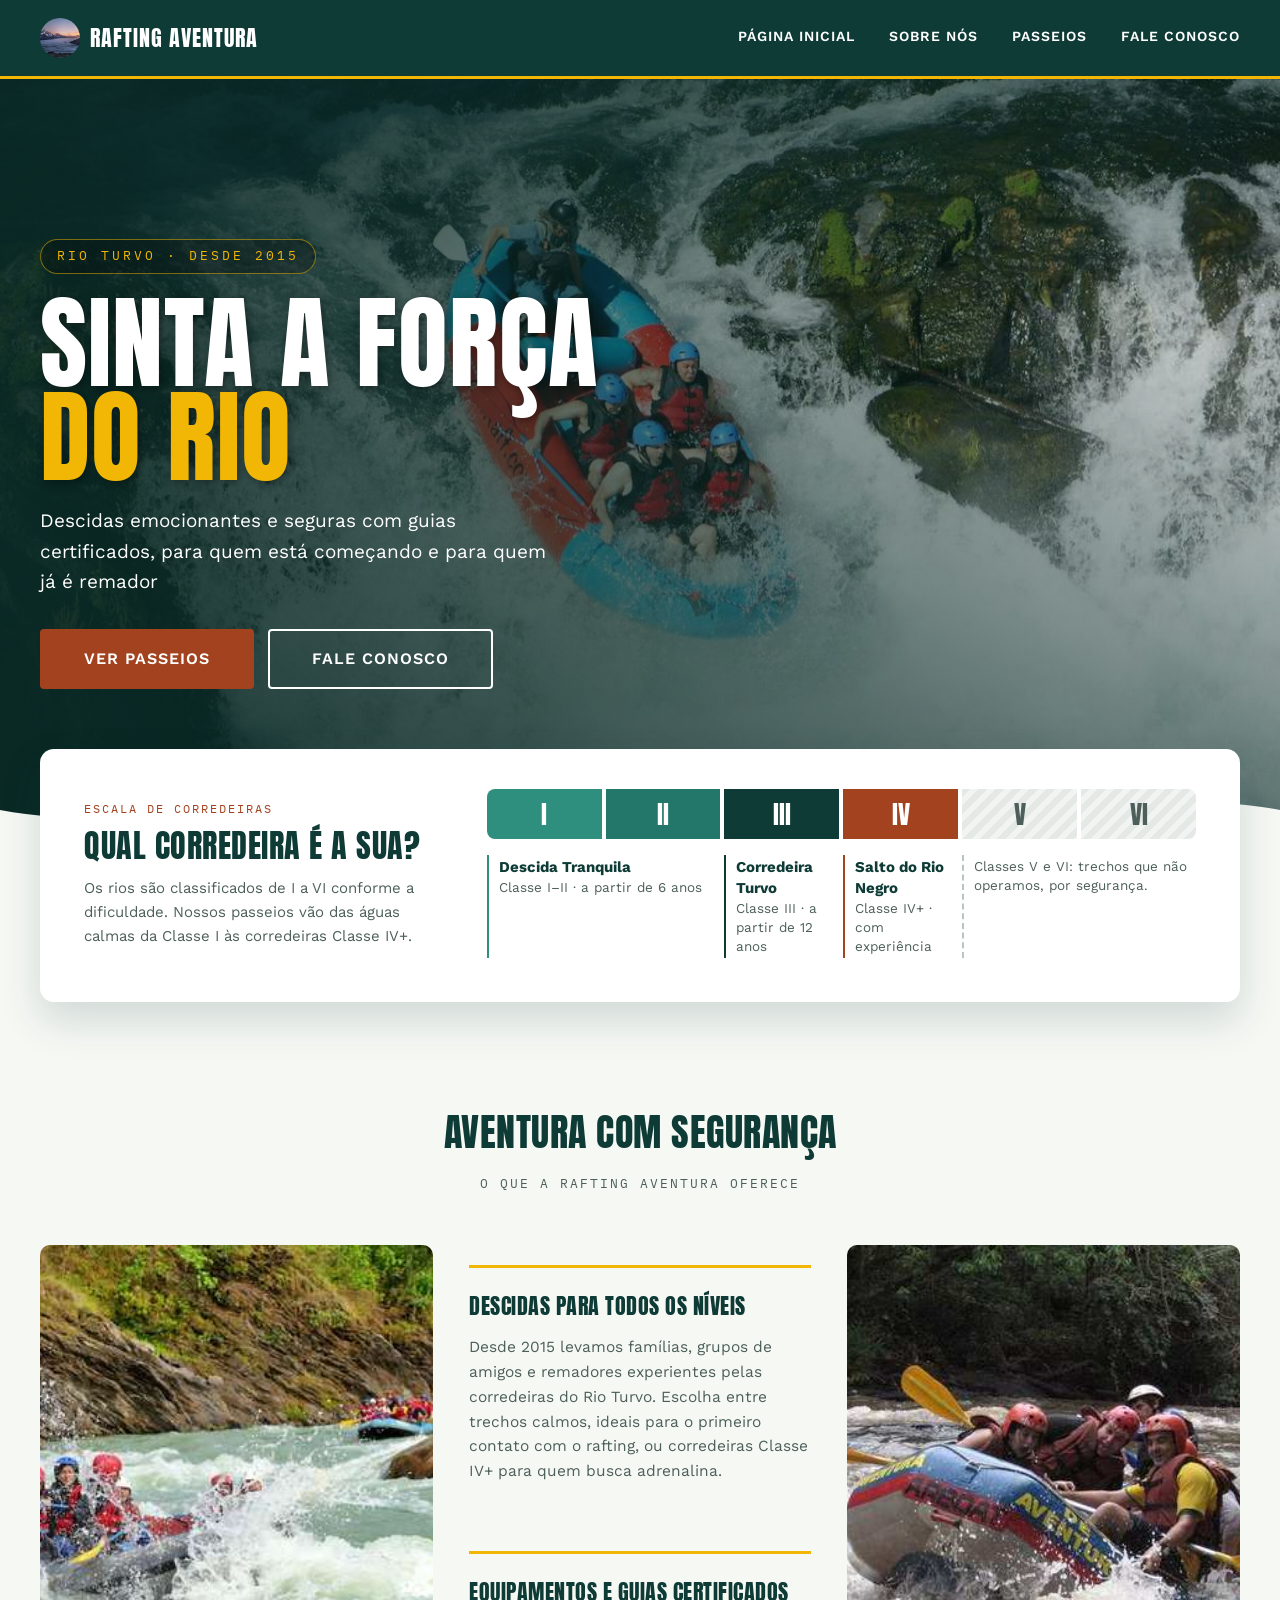
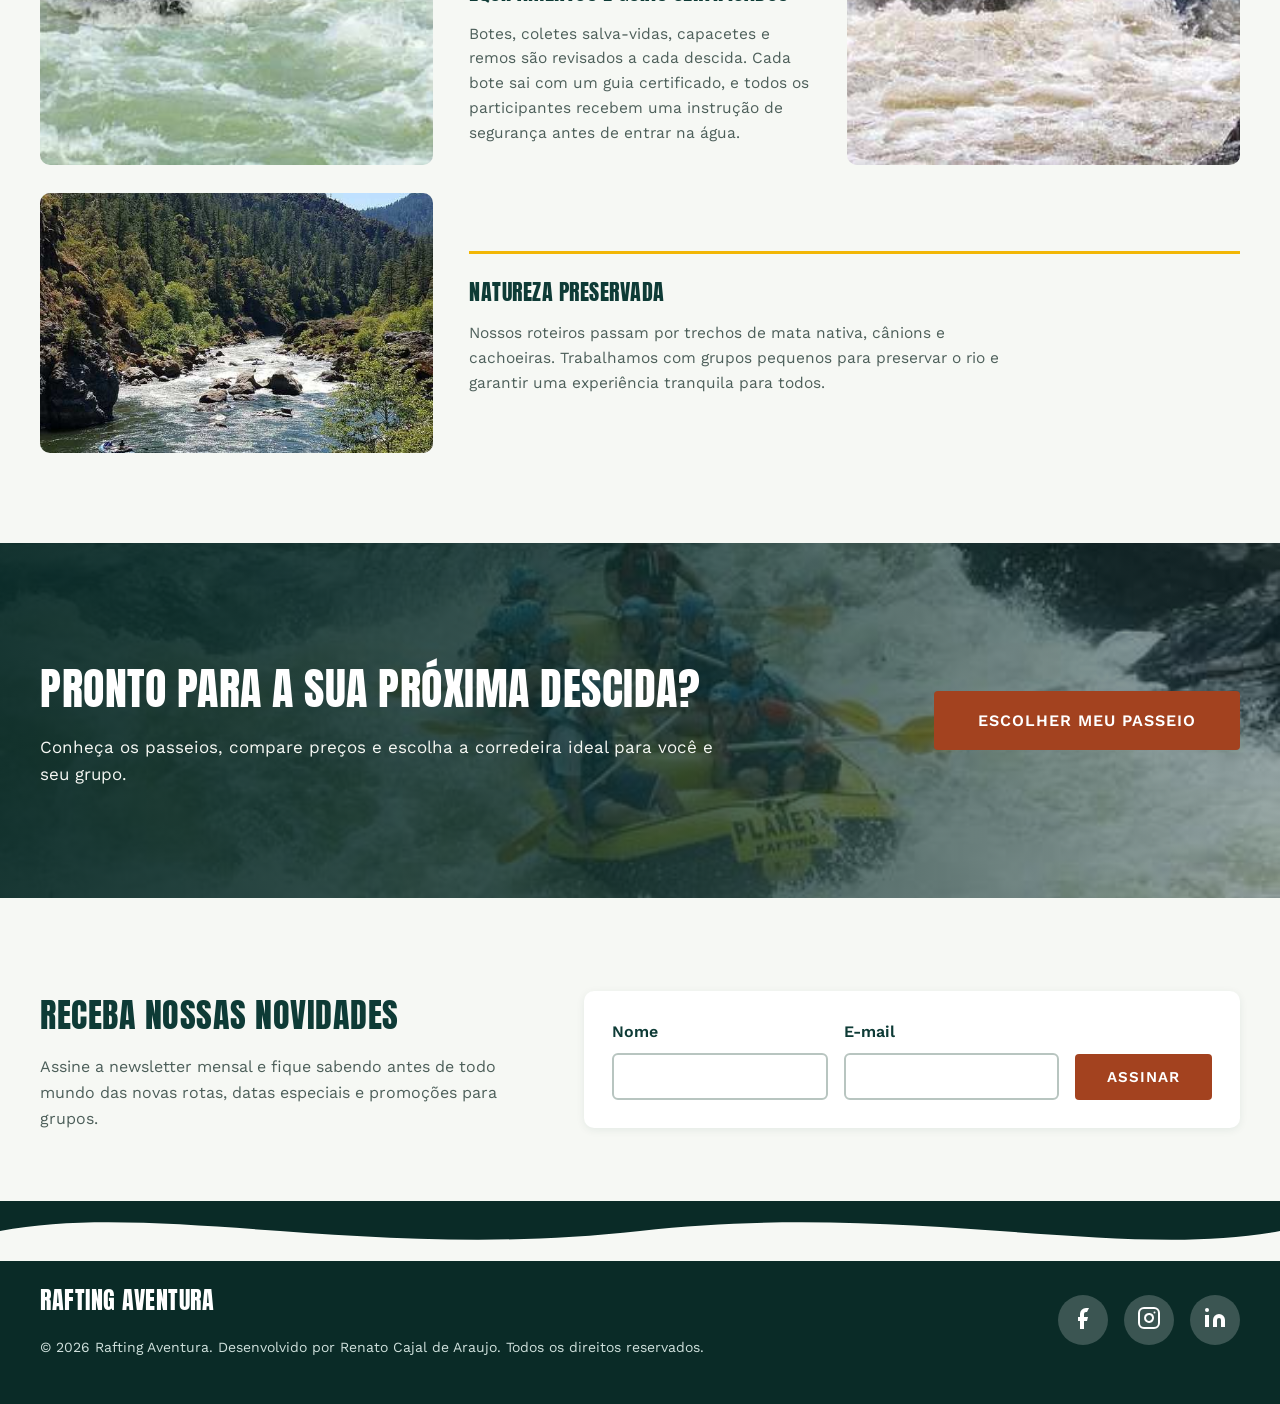
==== commit e9831158: "Aplica design premium à página inicial do projeto de rafting - Hero editorial alinhado à esquerda, t" ====
--- a/wwr/index.html
+++ b/wwr/index.html
@@ -30,8 +30,8 @@
     <div class="hero hero-inicio">
         <img src="imagens/hero-rafting.jpg" alt="Bote de rafting descendo uma corredeira">
         <div class="hero-texto">
-            <span class="eyebrow">Rio Turvo · Corredeiras Classe I a IV+</span>
-            <h1>Sinta a Força do Rio</h1>
+            <span class="eyebrow">Rio Turvo · Desde 2015</span>
+            <h1>Sinta a Força <span>do Rio</span></h1>
             <p>Descidas emocionantes e seguras com guias certificados, para quem está começando e para quem já é remador</p>
             <div class="hero-botoes">
                 <a class="btn-link btn-cta btn-hero" href="passeios.html">Ver Passeios</a>
@@ -45,26 +45,27 @@
         </div>
     </div>
 
-    <!-- NÚMEROS DA EMPRESA -->
-    <section class="numeros" aria-label="Rafting Aventura em números">
-        <dl class="numeros-grade">
-            <div class="numero">
-                <dt>Desde</dt>
-                <dd>2015</dd>
+    <!-- ESCALA DE CORREDEIRAS -->
+    <section class="escala">
+        <div class="escala-painel">
+            <div class="escala-cabecalho">
+                <span class="rotulo">Escala de corredeiras</span>
+                <h2>Qual corredeira é a sua?</h2>
+                <p>Os rios são classificados de I a VI conforme a dificuldade. Nossos passeios vão das águas calmas da Classe I às corredeiras Classe IV+.</p>
             </div>
-            <div class="numero">
-                <dt>Remadores atendidos</dt>
-                <dd>+12 mil</dd>
+            <div class="escala-grade">
+                <span class="classe classe-1">I</span>
+                <span class="classe classe-2">II</span>
+                <span class="classe classe-3">III</span>
+                <span class="classe classe-4">IV</span>
+                <span class="classe classe-5">V</span>
+                <span class="classe classe-6">VI</span>
+                <a class="escala-passeio escala-passeio-1" href="passeios.html"><strong>Descida Tranquila</strong> <span>Classe I–II · a partir de 6 anos</span></a>
+                <a class="escala-passeio escala-passeio-2" href="passeios.html"><strong>Corredeira Turvo</strong> <span>Classe III · a partir de 12 anos</span></a>
+                <a class="escala-passeio escala-passeio-3" href="passeios.html"><strong>Salto do Rio Negro</strong> <span>Classe IV+ · com experiência</span></a>
+                <p class="escala-fora">Classes V e VI: trechos que não operamos, por segurança.</p>
             </div>
-            <div class="numero">
-                <dt>Roteiros no Rio Turvo</dt>
-                <dd>3</dd>
-            </div>
-            <div class="numero">
-                <dt>Guias certificados</dt>
-                <dd>100%</dd>
-            </div>
-        </dl>
+        </div>
     </section>
 
     <!-- SEÇÃO 1: QUEM SOMOS E O QUE OFERECEMOS (CSS GRID) -->
@@ -91,7 +92,7 @@
     </section>
 
     <!-- SEÇÃO 2: CHAMADA PARA AÇÃO -->
-    <section class="chamada">
+    <section class="chamada chamada-foto">
         <div class="chamada-conteudo">
             <h2>Pronto para a sua próxima descida?</h2>
             <p>Conheça os passeios, compare preços e escolha a corredeira ideal para você e seu grupo.</p>
--- a/wwr/estilos/style.css
+++ b/wwr/estilos/style.css
@@ -1108,37 +1108,88 @@
    PÁGINA INICIAL
    ============================================ */
 
-/* Título do hero posicionado sobre a imagem com position: absolute */
+/* HERO — título editorial alinhado à esquerda, posicionado com position: absolute */
+.hero.hero-inicio {
+    height: min(88vh, 760px);
+    min-height: 600px;
+}
+
+.hero.hero-inicio img {
+    animation: correnteza 24s ease-out both;
+}
+
+.hero.hero-inicio::before {
+    background:
+        linear-gradient(90deg, rgba(10, 43, 39, 0.9) 0%, rgba(10, 43, 39, 0.6) 45%, rgba(10, 43, 39, 0.1) 100%),
+        linear-gradient(180deg, rgba(10, 43, 39, 0.5) 0%, rgba(10, 43, 39, 0) 30%, rgba(10, 43, 39, 0.6) 100%);
+}
+
 .hero.hero-inicio .hero-texto {
     position: absolute;
-    top: 50%;
-    left: 50%;
-    transform: translate(-50%, -50%);
-    width: min(90%, 760px);
-}
-
-/* Película mais escura no centro para o texto ficar legível sobre a espuma */
-.hero.hero-inicio::before {
-    background:
-        radial-gradient(ellipse at center, rgba(10, 43, 39, 0.72) 0%, rgba(10, 43, 39, 0.5) 55%, rgba(10, 43, 39, 0.2) 100%),
-        linear-gradient(180deg, rgba(14, 59, 54, 0.6) 0%, rgba(14, 59, 54, 0) 40%, rgba(10, 43, 39, 0.85) 100%);
+    left: max(40px, calc((100% - 1200px) / 2));
+    bottom: 150px;
+    width: min(660px, calc(100% - 80px));
+    padding: 0;
+    text-align: left;
 }
 
 .hero.hero-inicio .hero-texto h1 {
-    font-size: 76px;
+    font-size: clamp(48px, 8vw, 104px);
+    line-height: 0.92;
+    letter-spacing: 1px;
+    margin-bottom: 22px;
+}
+
+.hero.hero-inicio .hero-texto h1 span {
+    color: var(--sol);
 }
 
 .hero.hero-inicio .hero-texto p {
-    max-width: 600px;
-    font-size: 20px;
+    max-width: 520px;
+    margin: 0 0 32px;
+    font-size: 19px;
     color: var(--branco);
-    text-shadow: 0 1px 6px rgba(0, 0, 0, 0.5);
+}
+
+.hero.hero-inicio .hero-texto > * {
+    animation: subir 0.9s cubic-bezier(0.2, 0.7, 0.2, 1) both;
+}
+
+.hero.hero-inicio .hero-texto > :nth-child(2) {
+    animation-delay: 0.12s;
+}
+
+.hero.hero-inicio .hero-texto > :nth-child(3) {
+    animation-delay: 0.24s;
+}
+
+.hero.hero-inicio .hero-texto > :nth-child(4) {
+    animation-delay: 0.36s;
+}
+
+@keyframes correnteza {
+    from {
+        transform: scale(1.12);
+    }
+    to {
+        transform: scale(1);
+    }
+}
+
+@keyframes subir {
+    from {
+        opacity: 0;
+        transform: translateY(24px);
+    }
+    to {
+        opacity: 1;
+        transform: translateY(0);
+    }
 }
 
 .hero-botoes {
     display: flex;
-    gap: 16px;
-    justify-content: center;
+    gap: 14px;
     flex-wrap: wrap;
 }
 
@@ -1157,56 +1208,142 @@
     color: var(--rio-profundo);
 }
 
-/* NÚMEROS — cartão sobreposto à onda do hero */
-.numeros {
+/* ESCALA DE CORREDEIRAS — classes I a VI com os passeios posicionados na escala */
+.escala {
     background-color: var(--espuma);
     padding: 0 40px;
 }
 
-.numeros-grade {
+.escala-painel {
     position: relative;
     z-index: 4;
     display: grid;
-    grid-template-columns: repeat(4, 1fr);
-    max-width: 1000px;
-    margin: -70px auto 0;
+    grid-template-columns: 1fr 2fr;
+    gap: 48px;
+    align-items: center;
+    max-width: 1200px;
+    margin: -90px auto 0;
+    padding: 40px 44px 44px;
     background: var(--branco);
-    border-radius: 12px;
-    box-shadow: 0 14px 34px rgba(14, 59, 54, 0.16);
-    border-bottom: 4px solid var(--sol);
-}
-
-.numero {
-    display: flex;
-    flex-direction: column-reverse;
-    align-items: center;
-    padding: 28px 16px;
-    text-align: center;
-}
-
-.numero + .numero {
-    border-left: 1px solid #e4e9e6;
-}
-
-.numero dd {
-    font-family: var(--fonte-display);
-    font-size: 42px;
-    line-height: 1.1;
-    color: var(--rio-profundo);
-}
-
-.numero dt {
+    border-radius: 14px;
+    box-shadow: 0 18px 40px rgba(14, 59, 54, 0.16);
+}
+
+.escala-cabecalho .rotulo {
+    display: block;
     font-family: var(--fonte-mono);
     font-size: 12px;
-    letter-spacing: 1px;
+    letter-spacing: 2px;
     text-transform: uppercase;
+    color: var(--barro-escuro);
+    margin-bottom: 10px;
+}
+
+.escala-cabecalho h2 {
+    font-size: 32px;
+    line-height: 1.1;
+    color: var(--rio-profundo);
+    margin-bottom: 12px;
+}
+
+.escala-cabecalho p {
     color: var(--tinta-suave);
-}
-
-/* SEÇÃO DESTAQUES — grade 3 x 2 alternando imagem e texto */
+    font-size: 15px;
+}
+
+.escala-grade {
+    display: grid;
+    grid-template-columns: repeat(6, 1fr);
+    column-gap: 4px;
+    row-gap: 16px;
+}
+
+.classe {
+    font-family: var(--fonte-display);
+    font-size: 26px;
+    line-height: 1;
+    text-align: center;
+    color: var(--branco);
+    padding: 12px 0;
+}
+
+.classe-1 {
+    background: var(--corrente);
+    border-radius: 8px 0 0 8px;
+}
+
+.classe-2 {
+    background: #23776a;
+}
+
+.classe-3 {
+    background: var(--rio-profundo);
+}
+
+.classe-4 {
+    background: var(--barro-escuro);
+}
+
+.classe-5,
+.classe-6 {
+    color: var(--tinta-suave);
+    background: repeating-linear-gradient(135deg, #e4e9e6 0, #e4e9e6 6px, #f1f4f2 6px, #f1f4f2 12px);
+}
+
+.classe-6 {
+    border-radius: 0 8px 8px 0;
+}
+
+.escala-passeio,
+.escala-fora {
+    grid-row: 2;
+    border-left: 2px solid var(--corrente);
+    padding: 2px 0 2px 10px;
+    font-size: 13.5px;
+    line-height: 1.4;
+    text-decoration: none;
+}
+
+.escala-passeio strong {
+    display: block;
+    color: var(--rio-profundo);
+    font-size: 15px;
+    transition: color 0.25s;
+}
+
+.escala-passeio span,
+.escala-fora {
+    color: var(--tinta-suave);
+}
+
+.escala-passeio:hover strong {
+    color: var(--barro-escuro);
+}
+
+.escala-passeio-1 {
+    grid-column: 1 / 3;
+}
+
+.escala-passeio-2 {
+    grid-column: 3 / 4;
+    border-left-color: var(--rio-profundo);
+}
+
+.escala-passeio-3 {
+    grid-column: 4 / 5;
+    border-left-color: var(--barro-escuro);
+}
+
+.escala-fora {
+    grid-column: 5 / 7;
+    border-left-style: dashed;
+    border-left-color: #b8c5c0;
+}
+
+/* DESTAQUES — composição assimétrica: duas fotos altas e uma linha larga */
 .destaques {
     background-color: var(--espuma);
-    padding: 90px 40px 70px;
+    padding: 100px 40px 90px;
     text-align: center;
 }
 
@@ -1223,47 +1360,167 @@
 
 .destaques-grade {
     display: grid;
-    grid-template-columns: repeat(3, 1fr);
-    grid-auto-rows: minmax(300px, auto);
-    gap: 20px;
+    grid-template-columns: 1.15fr 1fr 1.15fr;
+    gap: 28px 36px;
     max-width: 1200px;
-    margin: 40px auto 0;
+    margin: 50px auto 0;
+    text-align: left;
 }
 
 .destaques-grade img {
     width: 100%;
     height: 100%;
+    min-height: 240px;
     object-fit: cover;
-    border-radius: 8px;
-    transition: transform 0.4s ease, box-shadow 0.4s ease;
-}
-
-.destaques-grade img:hover {
-    transform: scale(1.03);
-    box-shadow: 0 12px 28px rgba(14, 59, 54, 0.2);
+    border-radius: 10px;
+}
+
+.destaques-grade > :nth-child(1) {
+    grid-column: 1;
+    grid-row: 1 / 3;
+    min-height: 520px;
+}
+
+.destaques-grade > :nth-child(2) {
+    grid-column: 2;
+    grid-row: 1;
+}
+
+.destaques-grade > :nth-child(3) {
+    grid-column: 3;
+    grid-row: 1 / 3;
+}
+
+.destaques-grade > :nth-child(4) {
+    grid-column: 2;
+    grid-row: 2;
+}
+
+.destaques-grade > :nth-child(5) {
+    grid-column: 1;
+    grid-row: 3;
+    height: 260px;
+}
+
+.destaques-grade > :nth-child(6) {
+    grid-column: 2 / 4;
+    grid-row: 3;
 }
 
 .destaque-texto {
-    background: var(--branco);
-    border-radius: 8px;
-    box-shadow: 0 2px 8px rgba(14, 59, 54, 0.08);
-    border-top: 4px solid var(--sol);
-    padding: 30px 26px;
-    text-align: left;
-    display: flex;
-    flex-direction: column;
-    justify-content: center;
+    align-self: center;
+    border-top: 3px solid var(--sol);
+    padding-top: 20px;
 }
 
 .destaque-texto h3 {
     color: var(--rio-profundo);
-    font-size: 21px;
+    font-size: 22px;
     margin-bottom: 12px;
 }
 
 .destaque-texto p {
     color: var(--tinta-suave);
-    font-size: 15px;
+    font-size: 15.5px;
+    max-width: 560px;
+}
+
+/* CHAMADA com foto de fundo (página inicial) */
+.chamada.chamada-foto {
+    background:
+        linear-gradient(90deg, rgba(10, 43, 39, 0.94) 0%, rgba(10, 43, 39, 0.75) 55%, rgba(10, 43, 39, 0.4) 100%),
+        url("../imagens/rafting-5.jpg") center / cover;
+    padding-top: 110px;
+    padding-bottom: 110px;
+}
+
+.chamada.chamada-foto h2 {
+    font-size: 44px;
+}
+
+/* RESPONSIVIDADE — página inicial */
+@media (max-width: 900px) {
+    .escala-painel {
+        grid-template-columns: 1fr;
+        gap: 28px;
+    }
+
+    .destaques-grade {
+        grid-template-columns: 1fr 1fr;
+    }
+
+    .destaques-grade > :nth-child(n) {
+        grid-column: auto;
+        grid-row: auto;
+        min-height: 0;
+    }
+
+    .destaques-grade > img:nth-child(n) {
+        height: 280px;
+    }
+}
+
+@media (max-width: 768px) {
+    .hero.hero-inicio {
+        height: 640px;
+    }
+
+    .hero.hero-inicio .hero-texto {
+        left: 20px;
+        bottom: 110px;
+        width: calc(100% - 40px);
+    }
+
+    .hero.hero-inicio .hero-texto p {
+        font-size: 16px;
+    }
+
+    .escala {
+        padding: 0 20px;
+    }
+
+    .escala-painel {
+        margin-top: -60px;
+        padding: 28px 22px;
+    }
+
+    .escala-cabecalho h2 {
+        font-size: 26px;
+    }
+
+    .classe {
+        font-size: 20px;
+    }
+
+    .escala-passeio,
+    .escala-fora {
+        grid-row: auto;
+        grid-column: 1 / -1;
+    }
+
+    .destaques-grade {
+        grid-template-columns: 1fr;
+    }
+
+    .destaques-grade > img:nth-child(n) {
+        height: 240px;
+    }
+
+    .chamada.chamada-foto {
+        padding-top: 80px;
+        padding-bottom: 80px;
+    }
+
+    .chamada.chamada-foto h2 {
+        font-size: 30px;
+    }
+}
+
+@media (prefers-reduced-motion: reduce) {
+    .hero.hero-inicio img,
+    .hero.hero-inicio .hero-texto > * {
+        animation: none;
+    }
 }
 
 /* CHAMADA PARA AÇÃO — faixa com texto à esquerda e botão à direita */
@@ -1500,10 +1757,6 @@
 
 /* RESPONSIVIDADE — páginas Inicial e Passeios */
 @media (max-width: 900px) {
-    .destaques-grade {
-        grid-template-columns: repeat(2, 1fr);
-    }
-
     .newsletter {
         grid-template-columns: 1fr;
     }
@@ -1518,52 +1771,6 @@
         padding: 60px 20px;
     }
 
-    .destaques-grade {
-        grid-template-columns: 1fr;
-        grid-auto-rows: auto;
-    }
-
-    .hero.hero-inicio .hero-texto h1 {
-        font-size: 44px;
-    }
-
-    .hero.hero-inicio .hero-texto p {
-        font-size: 16px;
-    }
-
-    .numeros {
-        padding: 0 20px;
-    }
-
-    .numeros-grade {
-        grid-template-columns: repeat(2, 1fr);
-        margin-top: -50px;
-    }
-
-    .numero {
-        padding: 20px 12px;
-    }
-
-    .numero + .numero {
-        border-left: 0;
-    }
-
-    .numero:nth-child(even) {
-        border-left: 1px solid #e4e9e6;
-    }
-
-    .numero:nth-child(n+3) {
-        border-top: 1px solid #e4e9e6;
-    }
-
-    .numero dd {
-        font-size: 32px;
-    }
-
-    .destaques-grade img {
-        height: 240px;
-    }
-
     .chamada {
         grid-template-columns: 1fr;
         text-align: center;
